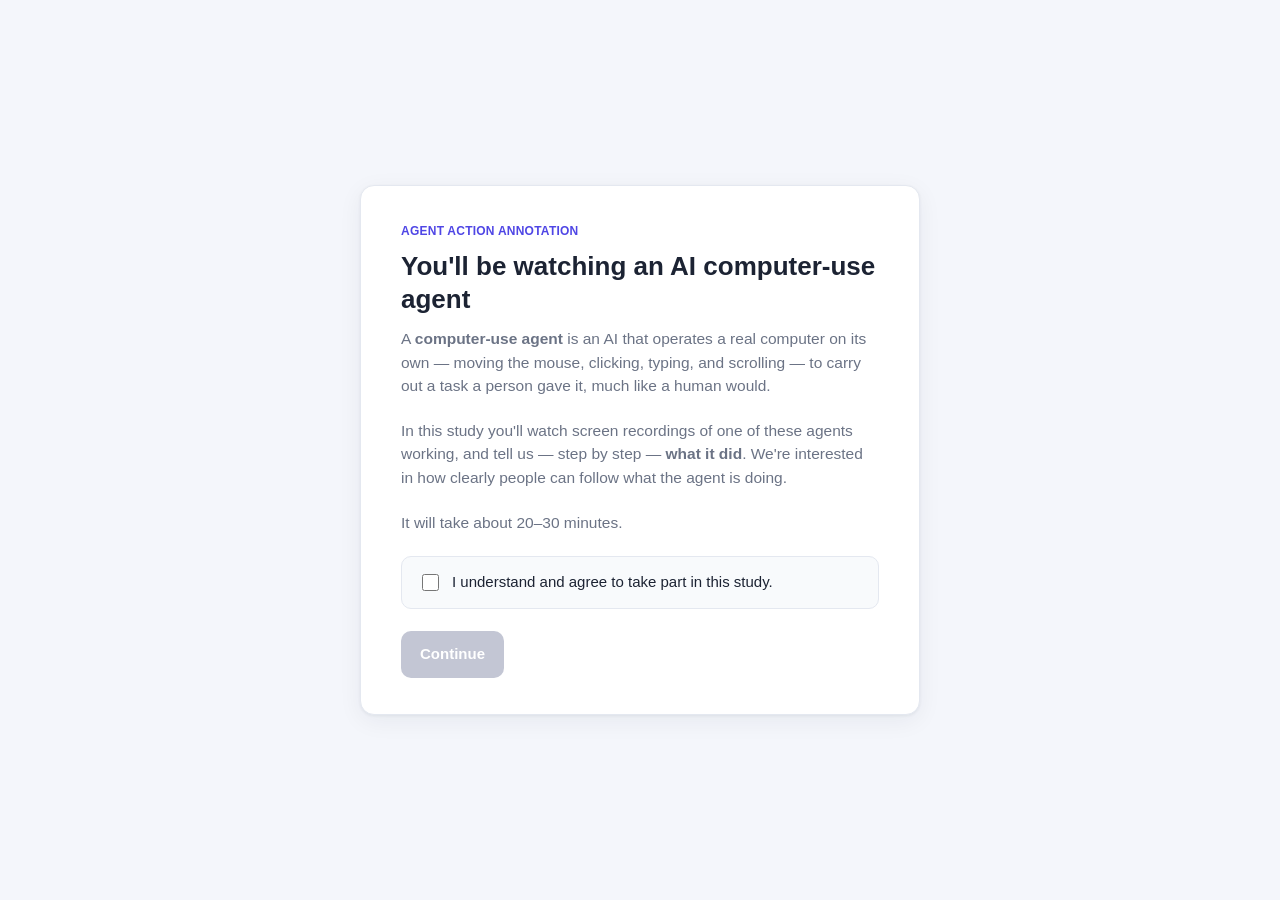
==== index.html @ c42d7758 "Add static GitHub Pages build (study.json + backend seam, dual-mode frontend) Co-authored-by: Cursor" ====
<!-- AUTO-GENERATED by annotation_app/build_static.py — do not edit by hand. Edit annotation_app/static/index.html and rebuild. -->
<!DOCTYPE html>
<html lang="en">
<head>
  <meta charset="UTF-8" />
  <meta name="viewport" content="width=device-width, initial-scale=1.0" />
  <title>Agent Action Annotation Study</title>
  <link rel="stylesheet" href="annotation_app/static/style.css" />
</head>
<body>
  <div id="app">
    <!-- ================= WELCOME / CONSENT ================= -->
    <section id="screen-welcome" class="screen center-screen">
      <div class="card narrow">
        <div class="brand">Agent Action Annotation</div>
        <h1>You'll be watching an AI computer-use agent</h1>
        <p class="lead">
          A <b>computer-use agent</b> is an AI that operates a real computer on
          its own — moving the mouse, clicking, typing, and scrolling — to carry
          out a task a person gave it, much like a human would.
        </p>
        <p class="lead">
          In this study you'll watch screen recordings of one of these agents
          working, and tell us — step by step — <b>what it did</b>. We're
          interested in how clearly people can follow what the agent is doing.
        </p>
        <p class="lead muted">It will take about 20–30 minutes.</p>
        <label class="consent">
          <input type="checkbox" id="consent-check" />
          <span>I understand and agree to take part in this study.</span>
        </label>
        <button id="btn-start" class="btn primary" disabled>Continue</button>
      </div>
    </section>

    <!-- ================= INSTRUCTIONS / HOW IT WORKS ================= -->
    <section id="screen-instructions" class="screen center-screen hidden">
      <div class="card">
        <div class="brand">How it works</div>
        <h1>What you'll do</h1>
        <ol class="steps-guide">
          <li>For each recording, you'll first see the <b>task the agent was
            asked to do</b>.</li>
          <li>The recording plays and <b>pauses after each action</b> the agent
            takes.</li>
          <li>In your own words, <b>write down what the agent just did</b> in
            that step.</li>
          <li>Some steps are just the agent <b>waiting</b> — those are filled in
            for you automatically.</li>
          <li>At the end of each recording, you'll answer a few quick questions
            about how the agent did.</li>
        </ol>

        <div class="callout">
          <div class="callout-title">Two important rules</div>
          <p><b>1. Be as specific as possible.</b> Don't just write the type of
            action — say <b>what the agent interacted with</b>.</p>
          <ul class="examples">
            <li><span class="bad">"clicked a button"</span> →
              <span class="good">"clicked the <i>File</i> menu"</span></li>
            <li><span class="bad">"typed something"</span> →
              <span class="good">"typed <i>report.pdf</i> into the filename box"</span></li>
            <li><span class="bad">"scrolled"</span> →
              <span class="good">"scrolled down the Preferences list"</span></li>
            <li><span class="good">"right-clicked the desktop"</span>,
              <span class="good">"dragged the volume slider to the right"</span></li>
          </ul>
          <p><b>2. Describe the agent's action, not the change on screen.</b>
            Report what the <b>agent did</b>, not what appeared afterwards.</p>
          <ul class="examples">
            <li><span class="bad">"a menu appeared"</span> →
              <span class="good">"clicked the <i>Edit</i> menu"</span></li>
            <li><span class="bad">"a window opened"</span> →
              <span class="good">"double-clicked the Documents folder"</span></li>
          </ul>
          <p class="callout-note">It's completely fine to answer <b>"I can't tell
            what happened"</b> when an action genuinely isn't clear — we're
            <b>not testing your ability</b>, and honest "can't tell" answers are
            valuable to us. We only ask that you don't select it just to get
            through faster.</p>
        </div>

        <p class="lead muted spaced">Please work through each recording in one
          sitting. Your progress saves automatically in case of a disconnection.</p>
        <button id="btn-instructions-next" class="btn primary">Got it, continue</button>
      </div>
    </section>

    <!-- ================= PROFILE ================= -->
    <section id="screen-profile" class="screen center-screen hidden">
      <div class="card narrow">
        <div class="brand">A little about you</div>
        <h1>Before we start</h1>
        <p class="lead">A few quick questions. This helps us interpret the results.</p>

        <div class="field">
          <label for="p-age">Your age</label>
          <input type="number" id="p-age" min="18" max="120" placeholder="e.g. 34" />
        </div>

        <div class="field">
          <label>Gender</label>
          <div id="p-gender" class="options"></div>
          <input type="text" id="p-gender-other" class="text-inline hidden"
                 placeholder="Self-describe (optional)" />
        </div>

        <div class="field">
          <label>How much experience do you have with <b>computer-use AI
            agents</b> (AI that controls a computer on its own)?</label>
          <div id="p-experience" class="options"></div>
        </div>

        <p id="profile-error" class="error hidden"></p>
        <button id="btn-profile-next" class="btn primary">Start annotating</button>
      </div>
    </section>

    <!-- ================= ANNOTATION WORKSPACE ================= -->
    <section id="screen-work" class="screen hidden">
      <header class="topbar">
        <div class="topbar-left">
          <span class="brand small">Agent Action Annotation</span>
          <div class="task-switch">
            <label for="task-select">Recording</label>
            <select id="task-select"></select>
          </div>
        </div>
        <div class="topbar-right">
          <div id="overall-progress" class="progress-pill"></div>
          <span id="save-status" class="save-status">Saved</span>
          <button id="btn-finish" class="btn primary sm">Finish &amp; submit</button>
        </div>
      </header>

      <div class="workspace">
        <!-- LEFT: video + timeline -->
        <div class="col-video">
          <div class="task-card">
            <div class="task-head">
              <span class="domain-chip" id="task-domain"></span>
              <span class="task-count" id="task-count"></span>
            </div>
            <div class="task-eyebrow">Task the agent was asked to do</div>
            <p class="task-instruction" id="task-instruction"></p>
            <div class="task-hint">Watch the agent attempt this, and describe each action it takes.</div>
          </div>

          <div class="video-wrap">
            <video id="video" preload="auto" playsinline muted controls controlsList="nodownload noplaybackrate"></video>
            <div id="video-badge" class="video-badge hidden"></div>
          </div>

          <div class="video-controls">
            <button id="btn-replay" class="btn ghost">↻ Replay this step</button>
            <button id="btn-prev" class="btn ghost">← Previous</button>
            <button id="btn-next" class="btn primary">Next action →</button>
          </div>

          <div class="timeline" id="timeline"></div>
        </div>

        <!-- RIGHT: familiarity + current action annotation -->
        <div class="col-form">
          <div class="familiarity-card" id="familiarity-card">
            <label id="familiarity-prompt" class="section-label"></label>
            <div id="familiarity-options" class="options stack"></div>
          </div>

          <div class="annotate-card" id="annotate-card">
            <div class="step-header">
              <span class="step-title" id="step-title">Action 1</span>
              <span class="step-status" id="step-status"></span>
            </div>

            <div id="sleep-note" class="sleep-note hidden"></div>

            <div id="annotate-body">
              <label class="section-label" id="answer-prompt" for="step-answer"></label>
              <div id="dev-gt" class="dev-gt hidden"></div>
              <textarea id="step-answer" rows="3"></textarea>

              <button id="btn-cant-tell" class="btn cant-tell"></button>
              <p id="cant-tell-caution" class="cant-caution"></p>

              <label class="section-label spaced" for="step-note">
                Anything else to add?
              </label>
              <textarea id="step-note" rows="2"
                placeholder="Optional: extra explanation, or why it was hard to tell..."></textarea>
            </div>
          </div>

          <div class="posttask-locked" id="posttask-locked">
            <span class="lock-icon">🔒</span>
            <span>Wrap-up questions unlock once you've described every action in this recording.</span>
          </div>

          <div class="posttask-card hidden" id="posttask-card">
            <div class="posttask-title">Now that you've described every action</div>
            <p class="posttask-sub">A few quick questions about this whole recording.</p>

            <label class="section-label" id="success-prompt"></label>
            <div id="success-options" class="options stack"></div>

            <label class="section-label spaced" id="efficiency-prompt"></label>
            <div id="efficiency-options" class="options stack"></div>

            <label class="section-label spaced" id="understanding-prompt"></label>
            <div id="understanding-options" class="options stack"></div>
          </div>
        </div>
      </div>
    </section>

    <!-- ================= REVIEW / SUBMIT ================= -->
    <section id="screen-review" class="screen center-screen hidden">
      <div class="card">
        <div class="brand">Almost done</div>
        <h1>Review your annotations</h1>
        <p class="lead" id="review-summary"></p>
        <div id="review-list" class="review-list"></div>
        <div class="review-actions">
          <button id="btn-back-work" class="btn ghost">← Keep editing</button>
          <button id="btn-submit" class="btn primary">Submit all</button>
        </div>
      </div>
    </section>

    <!-- ================= DONE ================= -->
    <section id="screen-done" class="screen center-screen hidden">
      <div class="card narrow center">
        <div class="done-check">✓</div>
        <h1>Thank you!</h1>
        <p class="lead">Your annotations have been submitted.</p>
        <div id="done-code" class="done-code hidden"></div>
        <a id="done-link" class="btn primary hidden" href="#">Return to Prolific</a>
      </div>
    </section>
  </div>

  <script>window.STUDY_STATIC=true;window.STUDY_URL="study.json";</script>
  <script src="annotation_app/static/backend.js"></script>
  <script src="annotation_app/static/app.js"></script>
</body>
</html>
---- annotation_app/static/style.css ----
:root {
  --bg: #f4f6fb;
  --surface: #ffffff;
  --surface-2: #f8fafc;
  --border: #e4e8f0;
  --text: #1c2333;
  --muted: #6b7385;
  --primary: #4f46e5;
  --primary-d: #4338ca;
  --primary-soft: #eef0ff;
  --green: #16a34a;
  --green-soft: #e7f7ec;
  --amber: #d97706;
  --amber-soft: #fdf1dd;
  --red: #dc2626;
  --red-soft: #fdecec;
  --shadow: 0 1px 3px rgba(20, 26, 51, .06), 0 6px 24px rgba(20, 26, 51, .06);
  --radius: 14px;
}

* { box-sizing: border-box; }

html, body {
  margin: 0;
  padding: 0;
  background: var(--bg);
  color: var(--text);
  font-family: -apple-system, BlinkMacSystemFont, "Segoe UI", Roboto, Helvetica,
    Arial, sans-serif;
  font-size: 15px;
  line-height: 1.5;
}

.hidden { display: none !important; }
.muted { color: var(--muted); font-weight: 400; }

/* ---------- generic screens / cards ---------- */
.screen { min-height: 100vh; }
.center-screen {
  display: flex;
  align-items: center;
  justify-content: center;
  padding: 40px 20px;
}
.card {
  background: var(--surface);
  border: 1px solid var(--border);
  border-radius: var(--radius);
  box-shadow: var(--shadow);
  padding: 36px 40px;
  width: 100%;
  max-width: 720px;
}
.card.narrow { max-width: 560px; }
.card.center { text-align: center; }

.brand {
  font-weight: 700;
  letter-spacing: .02em;
  color: var(--primary);
  text-transform: uppercase;
  font-size: 12px;
  margin-bottom: 10px;
}
.brand.small { text-transform: none; font-size: 14px; letter-spacing: 0; }

h1 { font-size: 26px; margin: 0 0 12px; line-height: 1.25; }
.lead { color: var(--muted); font-size: 15.5px; margin: 0 0 22px; }

.checklist { padding-left: 18px; margin: 0 0 22px; color: #313a52; }
.checklist li { margin-bottom: 8px; }

.lead.spaced { margin-top: 22px; }

/* instructions screen */
.steps-guide { padding-left: 20px; margin: 0 0 22px; color: #313a52; }
.steps-guide li { margin-bottom: 10px; }
.callout {
  background: var(--primary-soft);
  border: 1px solid #d7d9ff;
  border-radius: 12px;
  padding: 18px 20px;
}
.callout-title {
  font-weight: 700; color: var(--primary-d);
  text-transform: uppercase; letter-spacing: .03em; font-size: 12.5px;
  margin-bottom: 10px;
}
.callout p { margin: 12px 0 6px; }
.callout p:first-of-type { margin-top: 0; }
.callout-note {
  margin-top: 14px; padding-top: 12px; border-top: 1px solid #d7d9ff;
  color: #44496a; font-size: 14px;
}
.examples { list-style: none; padding: 0; margin: 4px 0 10px; }
.examples li { margin-bottom: 6px; font-size: 14px; }
.bad { color: var(--red); text-decoration: line-through; }
.good { color: var(--green); font-weight: 600; }

.consent {
  display: flex;
  gap: 10px;
  align-items: flex-start;
  background: var(--surface-2);
  border: 1px solid var(--border);
  border-radius: 10px;
  padding: 14px 16px;
  margin-bottom: 22px;
  cursor: pointer;
}
.consent input { margin-top: 3px; width: 17px; height: 17px; accent-color: var(--primary); }

/* ---------- buttons ---------- */
.btn {
  font: inherit;
  font-weight: 600;
  border: 1px solid transparent;
  border-radius: 10px;
  padding: 11px 18px;
  cursor: pointer;
  transition: background .15s, border-color .15s, transform .05s, box-shadow .15s;
  background: var(--surface-2);
  color: var(--text);
}
.btn:active { transform: translateY(1px); }
.btn.primary { background: var(--primary); color: #fff; }
.btn.primary:hover { background: var(--primary-d); }
.btn.primary:disabled { background: #c3c6d4; cursor: not-allowed; }
.btn.ghost { background: var(--surface); border-color: var(--border); }
.btn.ghost:hover { background: var(--surface-2); }
.btn.sm { padding: 8px 14px; font-size: 14px; }
.btn.cant-tell {
  width: 100%;
  margin-top: 12px;
  padding: 11px 16px;
  background: var(--surface-2);
  border: 1.5px solid #c4c9da;
  color: #414862;
  font-weight: 700;
  font-size: 14.5px;
  box-shadow: 0 1px 2px rgba(20, 26, 51, .05);
}
.btn.cant-tell:hover { background: #eef0f6; border-color: #aeb4c9; }
.btn.cant-tell.active {
  background: var(--amber-soft);
  border-color: var(--amber);
  color: var(--amber);
  box-shadow: 0 0 0 3px var(--amber-soft);
}

/* dev-mode ground-truth reveal */
.dev-gt {
  display: flex; align-items: center; flex-wrap: wrap; gap: 8px;
  background: #fff7e6;
  border: 1px solid #f0d38a;
  border-radius: 9px;
  padding: 8px 10px;
  margin-bottom: 10px;
}
.dev-tag {
  font-size: 10.5px; font-weight: 800; letter-spacing: .04em;
  text-transform: uppercase; color: #92590a;
  background: #fbe3a8; padding: 2px 7px; border-radius: 999px;
}
.dev-action {
  font-family: ui-monospace, SFMono-Regular, Menlo, monospace;
  font-size: 12.5px; color: #7a4a05; word-break: break-all;
}
.dev-cat {
  font-size: 11.5px; font-weight: 700; color: #6b4a91;
  background: #efe6fb; padding: 2px 8px; border-radius: 999px;
}
.dev-resp { flex: 1 1 100%; margin-top: 2px; }
.dev-resp summary {
  cursor: pointer; font-size: 11.5px; font-weight: 700; color: #92590a;
  list-style: revert;
}
.dev-resp-body {
  margin: 6px 0 0;
  max-height: 150px; overflow: auto;
  background: #fffdf5; border: 1px solid #f0d38a; border-radius: 7px;
  padding: 8px 10px;
  font-family: ui-monospace, SFMono-Regular, Menlo, monospace;
  font-size: 11.5px; line-height: 1.45; color: #6a4a10;
  white-space: pre-wrap; word-break: break-word;
}
.cant-caution {
  margin: 8px 2px 0;
  font-size: 12.5px;
  color: var(--muted);
  line-height: 1.45;
}

/* ---------- profile form ---------- */
.field { margin-bottom: 22px; }
.field > label { display: block; font-weight: 600; margin-bottom: 10px; }
input[type="number"], input[type="text"], textarea, select {
  font: inherit;
  color: var(--text);
  background: var(--surface);
  border: 1px solid var(--border);
  border-radius: 10px;
  padding: 10px 12px;
  width: 100%;
}
input:focus, textarea:focus, select:focus {
  outline: none;
  border-color: var(--primary);
  box-shadow: 0 0 0 3px var(--primary-soft);
}
input[type="number"] { max-width: 160px; }
.text-inline { margin-top: 10px; max-width: 320px; }
textarea { resize: vertical; }

.options { display: flex; flex-wrap: wrap; gap: 8px; }
.options.stack { flex-direction: column; flex-wrap: nowrap; gap: 6px; }
.opt {
  display: flex;
  align-items: center;
  gap: 9px;
  border: 1px solid var(--border);
  background: var(--surface);
  border-radius: 9px;
  padding: 7px 11px;
  cursor: pointer;
  transition: border-color .12s, background .12s;
}
.opt:hover { background: var(--surface-2); }
.opt.selected { border-color: var(--primary); background: var(--primary-soft); }
.opt input { accent-color: var(--primary); width: 15px; height: 15px; flex: 0 0 auto; }
.opt .opt-label { font-weight: 600; font-size: 13.5px; line-height: 1.35; }
.opt .opt-hint { color: var(--muted); font-weight: 400; font-size: 12.5px; }
.opt .opt-text { display: flex; flex-direction: column; }

.error { color: var(--red); font-weight: 600; margin: 0 0 16px; }

/* ---------- topbar ---------- */
.topbar {
  position: sticky;
  top: 0;
  z-index: 20;
  display: flex;
  align-items: center;
  justify-content: space-between;
  gap: 20px;
  background: var(--surface);
  border-bottom: 1px solid var(--border);
  padding: 12px 22px;
}
.topbar-left, .topbar-right { display: flex; align-items: center; gap: 18px; }
.task-switch { display: flex; align-items: center; gap: 8px; }
.task-switch label { font-size: 13px; color: var(--muted); }
.task-switch select { padding: 7px 10px; max-width: 380px; }
.progress-pill {
  font-size: 13px;
  font-weight: 600;
  color: var(--primary);
  background: var(--primary-soft);
  padding: 6px 12px;
  border-radius: 999px;
}
.save-status { font-size: 13px; color: var(--muted); min-width: 74px; text-align: right; }
.save-status.saving { color: var(--amber); }
.save-status.saved { color: var(--green); }

/* ---------- workspace layout ---------- */
.workspace {
  display: grid;
  grid-template-columns: minmax(0, 1.95fr) minmax(300px, 0.9fr);
  gap: 20px;
  padding: 16px 20px;
  max-width: 1620px;
  margin: 0 auto;
  align-items: start;
}
@media (max-width: 1050px) {
  .workspace { grid-template-columns: 1fr; }
}

.task-card {
  background: var(--surface);
  border: 1px solid var(--border);
  border-radius: var(--radius);
  padding: 11px 14px;
  margin-bottom: 12px;
  box-shadow: var(--shadow);
}
.task-head { display: flex; align-items: center; justify-content: space-between; margin-bottom: 5px; }
.domain-chip {
  font-size: 12px; font-weight: 700; text-transform: uppercase; letter-spacing: .03em;
  color: var(--primary); background: var(--primary-soft);
  padding: 3px 10px; border-radius: 999px;
}
.task-count { font-size: 13px; color: var(--muted); }
.task-eyebrow {
  font-size: 11.5px; font-weight: 700; text-transform: uppercase;
  letter-spacing: .04em; color: var(--muted); margin-bottom: 4px;
}
.task-instruction {
  margin: 0; font-size: 15.5px; font-weight: 600; line-height: 1.35;
  border-left: 3px solid var(--primary); padding-left: 11px;
}
.task-hint { font-size: 12.5px; color: var(--muted); margin-top: 6px; }

/* post-task wrap-up questions */
.posttask-card {
  background: var(--surface);
  border: 1px solid var(--border);
  border-radius: var(--radius);
  padding: 14px 16px;
  box-shadow: var(--shadow);
}
.posttask-card.needs { border-color: var(--amber); box-shadow: 0 0 0 3px var(--amber-soft); }
.posttask-title { font-size: 15px; font-weight: 700; margin-bottom: 2px; }
.posttask-sub { font-size: 12.5px; color: var(--muted); margin: 0 0 10px; }

.video-wrap {
  position: relative;
  background: #0b0e17;
  border-radius: var(--radius);
  overflow: hidden;
  box-shadow: var(--shadow);
  aspect-ratio: 16 / 9;
  height: 52vh;
  width: auto;
  max-width: 100%;
  margin: 0 auto;
}
#video { width: 100%; height: 100%; display: block; background: #0b0e17; }
.video-badge {
  position: absolute; top: 50%; left: 50%;
  transform: translate(-50%, -50%);
  background: rgba(15, 18, 30, .82); color: #fff;
  padding: 16px 30px; border-radius: 14px;
  font-size: 20px; font-weight: 700; text-align: center;
  max-width: 82%; line-height: 1.3;
  backdrop-filter: blur(4px);
  box-shadow: 0 8px 30px rgba(0, 0, 0, .4);
}

.video-controls { display: flex; gap: 10px; margin: 10px 0; }
.video-controls .btn { flex: 0 0 auto; }
#btn-next { margin-left: auto; }

/* ---------- proportional timeline of steps ---------- */
.timeline {
  background: var(--surface);
  border: 1px solid var(--border);
  border-radius: var(--radius);
  padding: 11px 14px 9px;
  box-shadow: var(--shadow);
}
.tl-head {
  display: flex; align-items: center; justify-content: space-between;
  font-size: 12px; color: var(--muted); margin-bottom: 7px;
}
.tl-legend { display: flex; gap: 12px; flex-wrap: wrap; }
.tl-legend span { display: inline-flex; align-items: center; gap: 5px; }
.tl-dot { width: 10px; height: 10px; border-radius: 3px; display: inline-block; }
.tl-dot.done { background: #46c479; }
.tl-dot.cant { background: #f0a13a; }
.tl-dot.missing { background: #dfe4ee; }
.tl-dot.sleep { background: repeating-linear-gradient(45deg, #cbd2e0, #cbd2e0 2px, #fff 2px, #fff 4px); }

.tl-track-wrap { position: relative; }
.tl-track {
  position: relative;
  height: 44px;
  background: var(--surface-2);
  border: 1px solid var(--border);
  border-radius: 8px;
  overflow: hidden;
}
.tl-seg {
  position: absolute;
  top: 0; bottom: 0;
  background: #dce2ee;
  border-right: 1px solid #fff;
  cursor: pointer;
  display: flex; align-items: center; justify-content: center;
  font-size: 11px; font-weight: 700; color: #4a5266;
  overflow: hidden; white-space: nowrap;
  transition: filter .1s;
}
.tl-seg:hover { filter: brightness(0.95); }
.tl-seg.done { background: #46c479; color: #08341b; }
.tl-seg.cant { background: #f0a13a; color: #4a2c04; }
.tl-seg.missing { background: #dfe4ee; color: #6b7385; }
.tl-seg.missing.flag { background: #f2726f; color: #4a0c0c; }
.tl-seg.sleep {
  background: repeating-linear-gradient(45deg, #e3e8f1, #e3e8f1 5px, #f4f6fb 5px, #f4f6fb 10px);
  color: var(--muted); cursor: default;
}
.tl-seg.current { box-shadow: inset 0 0 0 2.5px var(--primary); z-index: 2; }
.tl-playhead {
  position: absolute; top: -3px; bottom: -3px; width: 2px;
  background: var(--primary); z-index: 5; pointer-events: none;
  transition: left .08s linear;
}
/* downward triangle handle so the marker reads as a position, not a divider */
.tl-playhead::before {
  content: "";
  position: absolute; top: -6px; left: 50%; transform: translateX(-50%);
  border-left: 5px solid transparent;
  border-right: 5px solid transparent;
  border-top: 6px solid var(--primary);
}
/* paused at the end of a clip: hug the inner-right edge of the played segment */
.tl-playhead.at-end { transform: translateX(-3px); }
.tl-axis {
  display: flex; justify-content: space-between;
  font-size: 11px; color: var(--muted); margin-top: 6px;
}

/* locked wrap-up hint */
.posttask-locked {
  display: flex; align-items: center; gap: 10px;
  background: var(--surface-2);
  border: 1px dashed var(--border);
  border-radius: var(--radius);
  padding: 16px 18px;
  color: var(--muted);
  font-size: 14px;
}
.lock-icon { font-size: 16px; }

/* ---------- right column cards ---------- */
.familiarity-card, .annotate-card {
  background: var(--surface);
  border: 1px solid var(--border);
  border-radius: var(--radius);
  padding: 14px 16px;
  box-shadow: var(--shadow);
  margin-bottom: 14px;
}
.familiarity-card.needs { border-color: var(--red); box-shadow: 0 0 0 3px var(--red-soft); }
.section-label { display: block; font-weight: 700; font-size: 14px; margin-bottom: 9px; }
.section-label.spaced { margin-top: 14px; }

.step-header { display: flex; align-items: center; justify-content: space-between; margin-bottom: 14px; }
.step-title { font-size: 18px; font-weight: 700; }
.step-status { font-size: 12.5px; font-weight: 700; padding: 4px 10px; border-radius: 999px; }
.step-status.done { color: #14672f; background: var(--green-soft); }
.step-status.cant { color: #92590a; background: var(--amber-soft); }
.step-status.missing { color: #a11; background: var(--red-soft); }

.sleep-note {
  background: var(--surface-2);
  border: 1px dashed var(--border);
  border-radius: 10px;
  padding: 16px;
  color: var(--muted);
  text-align: center;
  font-weight: 600;
}

/* ---------- review ---------- */
.review-list { display: flex; flex-direction: column; gap: 10px; margin: 18px 0 24px; }
.review-row {
  display: flex; align-items: center; justify-content: space-between; gap: 14px;
  border: 1px solid var(--border); border-radius: 10px; padding: 12px 14px;
  cursor: pointer;
}
.review-row:hover { background: var(--surface-2); }
.review-row.incomplete { border-color: var(--amber); background: var(--amber-soft); }
.review-row .r-title { font-weight: 600; }
.review-row .r-meta { font-size: 13px; color: var(--muted); }
.review-badge { font-size: 12.5px; font-weight: 700; padding: 4px 10px; border-radius: 999px; }
.review-badge.ok { color: #14672f; background: var(--green-soft); }
.review-badge.warn { color: #92590a; background: var(--amber-soft); }
.review-actions { display: flex; justify-content: space-between; gap: 12px; }

.done-check {
  width: 62px; height: 62px; margin: 0 auto 18px;
  border-radius: 50%; background: var(--green-soft); color: var(--green);
  font-size: 32px; font-weight: 700; display: flex; align-items: center; justify-content: center;
}
.done-code {
  font-family: ui-monospace, SFMono-Regular, Menlo, monospace;
  font-size: 20px; font-weight: 700; letter-spacing: .04em;
  background: var(--surface-2); border: 1px solid var(--border);
  border-radius: 10px; padding: 14px; margin: 10px 0 20px;
}
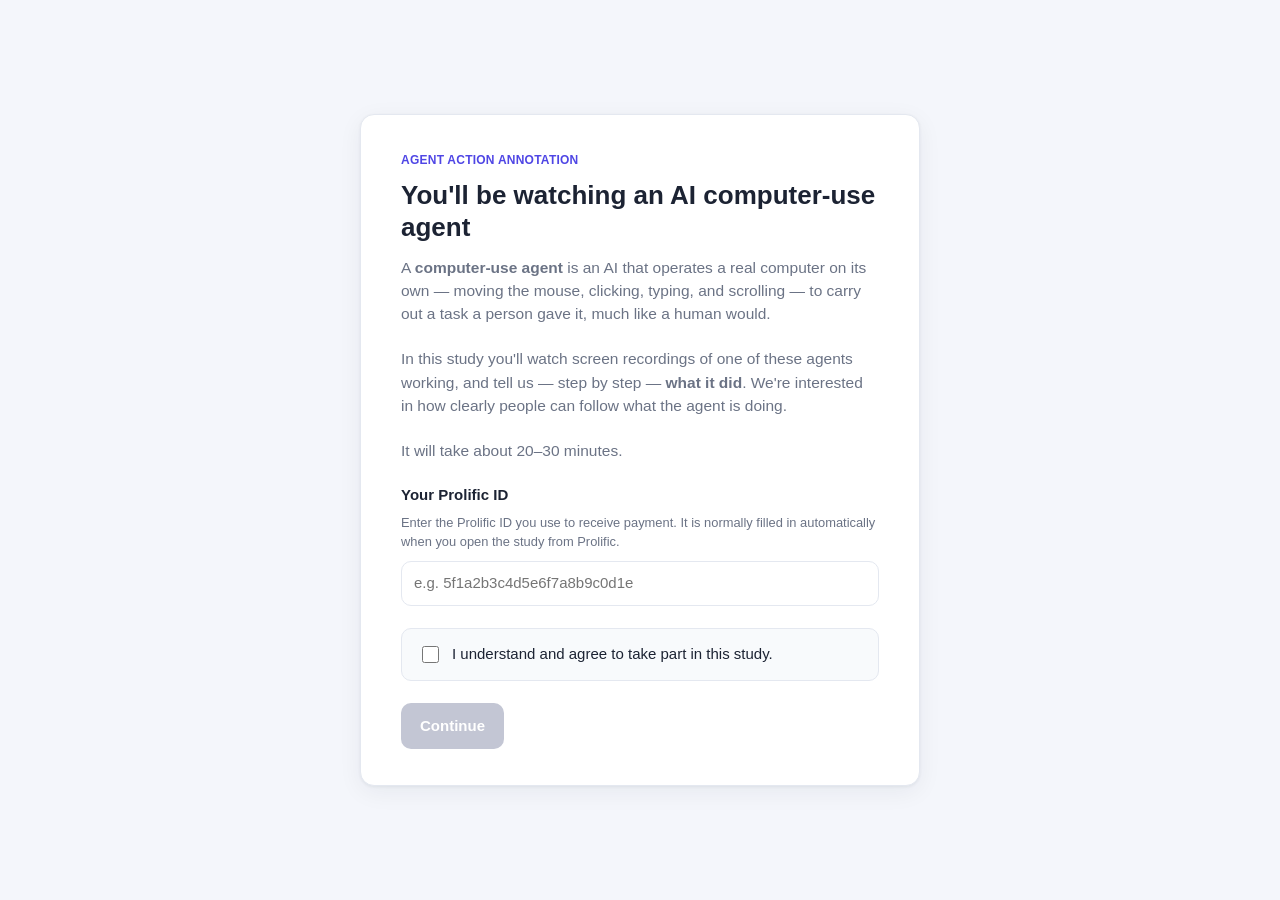
==== commit 235b7d28: "Ask for Prolific ID on the welcome screen before continuing Co-authored-by: Cursor <cursoragent@curs" ====
--- a/index.html
+++ b/index.html
@@ -25,11 +25,20 @@
           interested in how clearly people can follow what the agent is doing.
         </p>
         <p class="lead muted">It will take about 20–30 minutes.</p>
+
+        <div class="field">
+          <label for="p-prolific">Your Prolific ID</label>
+          <p class="field-note">Enter the Prolific ID you use to receive payment. It is normally filled in automatically when you open the study from Prolific.</p>
+          <input type="text" id="p-prolific" placeholder="e.g. 5f1a2b3c4d5e6f7a8b9c0d1e" autocomplete="off" spellcheck="false" />
+        </div>
+
         <label class="consent">
           <input type="checkbox" id="consent-check" />
           <span>I understand and agree to take part in this study.</span>
         </label>
+        <p id="welcome-error" class="error hidden"></p>
         <button id="btn-start" class="btn primary" disabled>Continue</button>
+        <button id="btn-devstart" class="btn ghost sm dev-btn hidden">⚡ Dev: quick start (skip questions)</button>
       </div>
     </section>
 
@@ -106,8 +115,33 @@
         </div>
 
         <div class="field">
-          <label>How much experience do you have with <b>computer-use AI
-            agents</b> (AI that controls a computer on its own)?</label>
+          <label id="p-occupation-label" for="p-occupation"></label>
+          <input type="text" id="p-occupation" placeholder="" />
+        </div>
+
+        <div class="field">
+          <label id="p-education-label"></label>
+          <div id="p-education" class="options"></div>
+        </div>
+
+        <div class="field">
+          <label id="p-english-label"></label>
+          <p id="p-english-note" class="field-note"></p>
+          <div id="p-english" class="options"></div>
+        </div>
+
+        <div class="field">
+          <label id="p-compfreq-label"></label>
+          <div id="p-compfreq" class="options"></div>
+        </div>
+
+        <div class="field">
+          <label id="p-aitools-label"></label>
+          <div id="p-aitools" class="options"></div>
+        </div>
+
+        <div class="field">
+          <label id="p-experience-label"></label>
           <div id="p-experience" class="options"></div>
         </div>
 
--- a/annotation_app/static/style.css
+++ b/annotation_app/static/style.css
@@ -194,6 +194,7 @@
 /* ---------- profile form ---------- */
 .field { margin-bottom: 22px; }
 .field > label { display: block; font-weight: 600; margin-bottom: 10px; }
+.field-note { margin: -4px 0 10px; font-size: 0.86rem; color: var(--muted); }
 input[type="number"], input[type="text"], textarea, select {
   font: inherit;
   color: var(--text);
@@ -233,6 +234,8 @@
 .opt .opt-text { display: flex; flex-direction: column; }
 
 .error { color: var(--red); font-weight: 600; margin: 0 0 16px; }
+
+.dev-btn { display: block; margin-top: 12px; border-style: dashed; opacity: .85; }
 
 /* ---------- topbar ---------- */
 .topbar {
